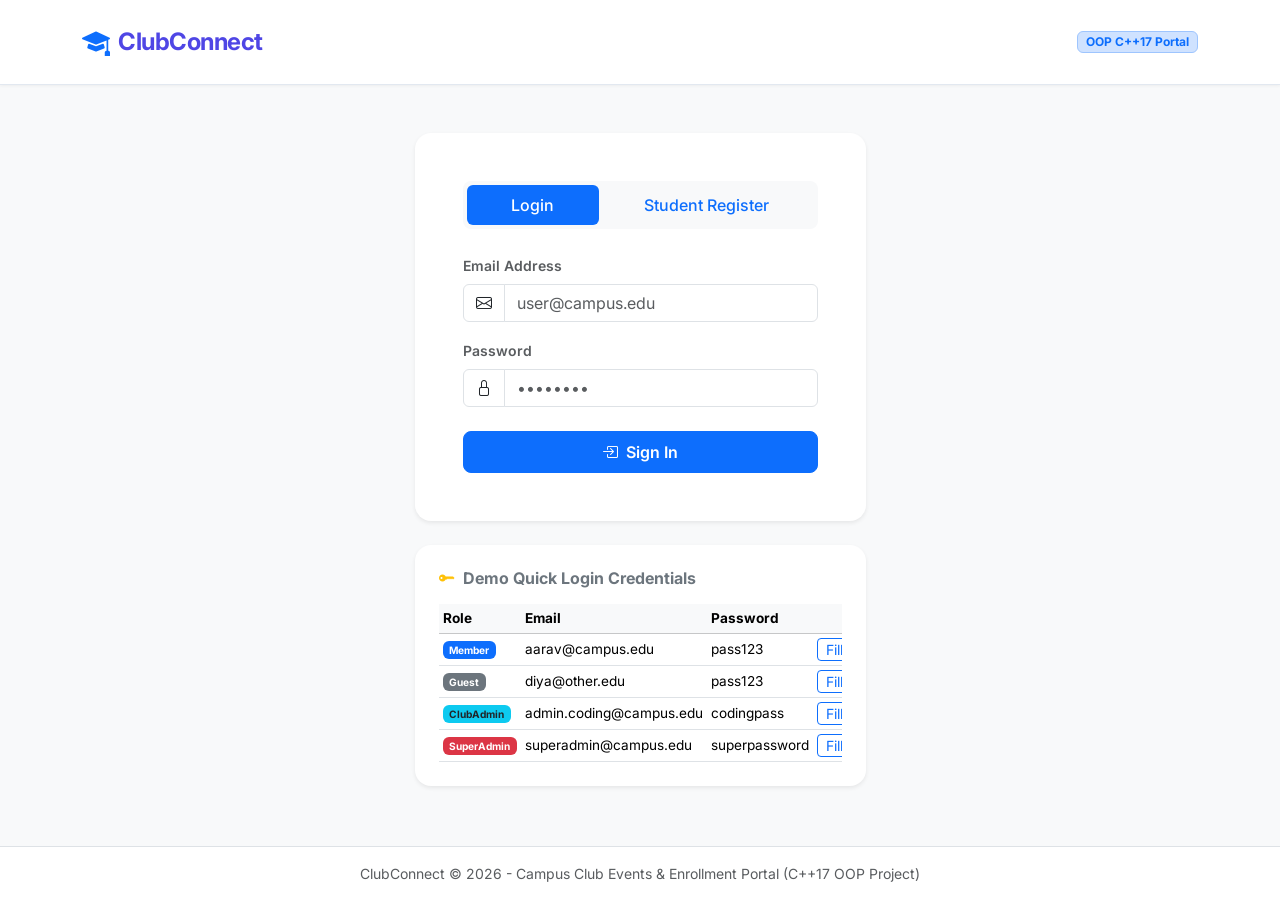
==== web/index.html @ 19fb4dbc "Phase 5: Responsive Web Frontend and Definition of Done Flow" ====
<!DOCTYPE html>
<html lang="en">
<head>
    <meta charset="UTF-8">
    <meta name="viewport" content="width=device-width, initial-scale=1.0">
    <title>ClubConnect - Campus Club Events & Enrollment Portal</title>
    <link href="https://cdn.jsdelivr.net/npm/bootstrap@5.3.3/dist/css/bootstrap.min.css" rel="stylesheet">
    <link rel="stylesheet" href="https://cdn.jsdelivr.net/npm/bootstrap-icons@1.11.3/font/bootstrap-icons.min.css">
    <link rel="stylesheet" href="css/style.css">
</head>
<body class="bg-light">

<nav class="navbar navbar-expand-lg navbar-custom py-3">
    <div class="container">
        <a class="navbar-brand d-flex align-items-center" href="index.html">
            <i class="bi bi-mortarboard-fill fs-3 text-primary me-2"></i>
            <span class="brand-text fs-4">ClubConnect</span>
        </a>
        <span class="badge bg-primary-subtle text-primary border border-primary-subtle">OOP C++17 Portal</span>
    </div>
</nav>

<div class="container my-5">
    <div class="row justify-content-center">
        <!-- Auth Card -->
        <div class="col-12 col-md-8 col-lg-5">
            <div class="card shadow-sm border-0 rounded-4">
                <div class="card-body p-4 p-md-5">
                    <ul class="nav nav-pills nav-fill mb-4 p-1 bg-light rounded-3" id="authTabs" role="tablist">
                        <li class="nav-item" role="presentation">
                            <button class="nav-link active fw-medium" id="login-tab" data-bs-toggle="pill" data-bs-target="#login-panel" type="button" role="tab">Login</button>
                        </li>
                        <li class="nav-item" role="presentation">
                            <button class="nav-link fw-medium" id="register-tab" data-bs-toggle="pill" data-bs-target="#register-panel" type="button" role="tab">Student Register</button>
                        </li>
                    </ul>

                    <div id="authAlert" class="alert d-none mb-3" role="alert"></div>

                    <div class="tab-content" id="authTabsContent">
                        <!-- Login Form -->
                        <div class="tab-pane fade show active" id="login-panel" role="tabpanel">
                            <form id="loginForm">
                                <div class="mb-3">
                                    <label class="form-label text-muted small fw-semibold">Email Address</label>
                                    <div class="input-group">
                                        <span class="input-group-text bg-white"><i class="bi bi-envelope"></i></span>
                                        <input type="email" class="form-control" id="loginEmail" required placeholder="user@campus.edu">
                                    </div>
                                </div>
                                <div class="mb-4">
                                    <label class="form-label text-muted small fw-semibold">Password</label>
                                    <div class="input-group">
                                        <span class="input-group-text bg-white"><i class="bi bi-lock"></i></span>
                                        <input type="password" class="form-control" id="loginPassword" required placeholder="••••••••">
                                    </div>
                                </div>
                                <button type="submit" class="btn btn-primary w-100 py-2 fw-semibold rounded-3" id="btnLogin">
                                    <i class="bi bi-box-arrow-in-right me-1"></i> Sign In
                                </button>
                            </form>
                        </div>

                        <!-- Register Form -->
                        <div class="tab-pane fade" id="register-panel" role="tabpanel">
                            <form id="registerForm">
                                <div class="mb-2">
                                    <label class="form-label text-muted small fw-semibold">Full Name</label>
                                    <input type="text" class="form-control" id="regName" required placeholder="Rohan Sharma">
                                </div>
                                <div class="mb-2">
                                    <label class="form-label text-muted small fw-semibold">Email Address</label>
                                    <input type="email" class="form-control" id="regEmail" required placeholder="rohan@campus.edu">
                                </div>
                                <div class="mb-2">
                                    <label class="form-label text-muted small fw-semibold">Password</label>
                                    <input type="password" class="form-control" id="regPassword" required placeholder="••••••••">
                                </div>
                                <div class="row g-2 mb-2">
                                    <div class="col-6">
                                        <label class="form-label text-muted small fw-semibold">Roll Number</label>
                                        <input type="text" class="form-control" id="regRollNo" required placeholder="CS23B099">
                                    </div>
                                    <div class="col-6">
                                        <label class="form-label text-muted small fw-semibold">Department</label>
                                        <input type="text" class="form-control" id="regDept" required placeholder="Computer Science">
                                    </div>
                                </div>
                                <div class="mb-4">
                                    <label class="form-label text-muted small fw-semibold">Membership Type</label>
                                    <select class="form-select" id="regMembership">
                                        <option value="member">Club Member (20% fee discount)</option>
                                        <option value="guest" selected>Guest Student (Full fee)</option>
                                    </select>
                                </div>
                                <button type="submit" class="btn btn-success w-100 py-2 fw-semibold rounded-3" id="btnRegister">
                                    <i class="bi bi-person-plus-fill me-1"></i> Create Student Account
                                </button>
                            </form>
                        </div>
                    </div>
                </div>
            </div>

            <!-- Quick Demo Credentials Box -->
            <div class="card mt-4 border-0 shadow-sm rounded-4">
                <div class="card-body p-4">
                    <h6 class="fw-bold mb-3 text-secondary d-flex align-items-center">
                        <i class="bi bi-key-fill text-warning me-2"></i> Demo Quick Login Credentials
                    </h6>
                    <div class="table-responsive">
                        <table class="table table-sm table-hover align-middle mb-0" style="font-size: 0.85rem;">
                            <thead class="table-light">
                                <tr>
                                    <th>Role</th>
                                    <th>Email</th>
                                    <th>Password</th>
                                    <th></th>
                                </tr>
                            </thead>
                            <tbody>
                                <tr>
                                    <td><span class="badge bg-primary">Member</span></td>
                                    <td>aarav@campus.edu</td>
                                    <td>pass123</td>
                                    <td><button class="btn btn-outline-primary btn-sm py-0 fill-cred" data-email="aarav@campus.edu" data-pass="pass123">Fill</button></td>
                                </tr>
                                <tr>
                                    <td><span class="badge bg-secondary">Guest</span></td>
                                    <td>diya@other.edu</td>
                                    <td>pass123</td>
                                    <td><button class="btn btn-outline-primary btn-sm py-0 fill-cred" data-email="diya@other.edu" data-pass="pass123">Fill</button></td>
                                </tr>
                                <tr>
                                    <td><span class="badge bg-info text-dark">ClubAdmin</span></td>
                                    <td>admin.coding@campus.edu</td>
                                    <td>codingpass</td>
                                    <td><button class="btn btn-outline-primary btn-sm py-0 fill-cred" data-email="admin.coding@campus.edu" data-pass="codingpass">Fill</button></td>
                                </tr>
                                <tr>
                                    <td><span class="badge bg-danger">SuperAdmin</span></td>
                                    <td>superadmin@campus.edu</td>
                                    <td>superpassword</td>
                                    <td><button class="btn btn-outline-primary btn-sm py-0 fill-cred" data-email="superadmin@campus.edu" data-pass="superpassword">Fill</button></td>
                                </tr>
                            </tbody>
                        </table>
                    </div>
                </div>
            </div>

        </div>
    </div>
</div>

<footer class="mt-auto py-3 text-center text-muted small bg-white border-top">
    ClubConnect &copy; 2026 - Campus Club Events & Enrollment Portal (C++17 OOP Project)
</footer>

<script src="https://cdn.jsdelivr.net/npm/bootstrap@5.3.3/dist/js/bootstrap.bundle.min.js"></script>
<script src="js/api.js"></script>
<script>
    // Redirect if already logged in
    const existingUser = API.getUser();
    if (existingUser && API.getToken()) {
        if (existingUser.role === 'Student') window.location.href = 'events.html';
        else if (existingUser.role === 'ClubAdmin') window.location.href = 'admin.html';
        else if (existingUser.role === 'SuperAdmin') window.location.href = 'superadmin.html';
    }

    // Quick fill demo buttons
    document.querySelectorAll('.fill-cred').forEach(btn => {
        btn.addEventListener('click', (e) => {
            e.preventDefault();
            document.getElementById('loginEmail').value = btn.dataset.email;
            document.getElementById('loginPassword').value = btn.dataset.pass;
            const loginTab = new bootstrap.Tab(document.getElementById('login-tab'));
            loginTab.show();
        });
    });

    function showAlert(msg, isSuccess = false) {
        const el = document.getElementById('authAlert');
        el.className = `alert alert-${isSuccess ? 'success' : 'danger'} mb-3`;
        el.textContent = msg;
        el.classList.remove('d-none');
    }

    // Login Submission
    document.getElementById('loginForm').addEventListener('submit', async (e) => {
        e.preventDefault();
        const email = document.getElementById('loginEmail').value;
        const pass = document.getElementById('loginPassword').value;
        try {
            const data = await API.login(email, pass);
            showAlert('Login successful! Redirecting...', true);
            setTimeout(() => {
                if (data.role === 'Student') window.location.href = 'events.html';
                else if (data.role === 'ClubAdmin') window.location.href = 'admin.html';
                else if (data.role === 'SuperAdmin') window.location.href = 'superadmin.html';
                else window.location.href = 'events.html';
            }, 600);
        } catch (err) {
            showAlert(err.message || 'Login failed. Please check credentials.');
        }
    });

    // Register Submission
    document.getElementById('registerForm').addEventListener('submit', async (e) => {
        e.preventDefault();
        const payload = {
            name: document.getElementById('regName').value,
            email: document.getElementById('regEmail').value,
            password: document.getElementById('regPassword').value,
            rollNo: document.getElementById('regRollNo').value,
            department: document.getElementById('regDept').value,
            membership: document.getElementById('regMembership').value
        };

        try {
            const data = await API.register(payload);
            showAlert('Registration successful! Redirecting to events portal...', true);
            setTimeout(() => {
                window.location.href = 'events.html';
            }, 800);
        } catch (err) {
            showAlert(err.message || 'Registration failed.');
        }
    });
</script>
</body>
</html>
---- web/css/style.css ----
@import url('https://fonts.googleapis.com/css2?family=Inter:wght@300;400;500;600;700&display=swap');

:root {
    --primary: #4f46e5;
    --primary-hover: #4338ca;
    --secondary: #0ea5e9;
    --success: #10b981;
    --warning: #f59e0b;
    --danger: #ef4444;
    --dark: #0f172a;
    --card-bg: #ffffff;
    --bg-main: #f8fafc;
    --text-main: #1e293b;
    --text-muted: #64748b;
    --border-color: #e2e8f0;
}

body {
    font-family: 'Inter', sans-serif;
    background-color: var(--bg-main);
    color: var(--text-main);
    min-height: 100vh;
    display: flex;
    flex-direction: column;
}

/* Navbar */
.navbar-custom {
    background: #ffffff;
    border-bottom: 1px solid var(--border-color);
    box-shadow: 0 1px 3px 0 rgba(0, 0, 0, 0.05);
}

.brand-text {
    font-weight: 700;
    color: var(--primary);
    letter-spacing: -0.5px;
}

/* Cards & Components */
.event-card {
    border: 1px solid var(--border-color);
    border-radius: 12px;
    background: #ffffff;
    transition: transform 0.2s ease, box-shadow 0.2s ease;
    overflow: hidden;
}

.event-card:hover {
    transform: translateY(-3px);
    box-shadow: 0 10px 15px -3px rgba(0, 0, 0, 0.08), 0 4px 6px -2px rgba(0, 0, 0, 0.04);
}

.badge-workshop { background-color: #3b82f6; color: white; }
.badge-hackathon { background-color: #8b5cf6; color: white; }
.badge-seminar { background-color: #10b981; color: white; }
.badge-cultural { background-color: #ec4899; color: white; }

.badge-member { background-color: #10b981; color: white; }
.badge-guest { background-color: #64748b; color: white; }

.fee-display {
    font-size: 1.25rem;
    font-weight: 700;
    color: var(--dark);
}

.sim-notice {
    font-size: 0.8rem;
    color: #b45309;
    background-color: #fef3c7;
    border: 1px solid #fde68a;
    border-radius: 6px;
    padding: 6px 10px;
}

/* Receipt Styling */
.receipt-box {
    border: 2px dashed #cbd5e1;
    background: #ffffff;
    padding: 24px;
    border-radius: 12px;
}

.receipt-header {
    border-bottom: 2px solid #e2e8f0;
    padding-bottom: 12px;
    margin-bottom: 16px;
}

/* Certificate Display */
.cert-pre {
    background-color: #f8fafc;
    border: 1px solid #e2e8f0;
    padding: 16px;
    border-radius: 8px;
    font-family: 'Courier New', Courier, monospace;
    font-size: 0.85rem;
    white-space: pre-wrap;
}

/* QR Container */
.qr-container {
    display: flex;
    justify-content: center;
    align-items: center;
    padding: 12px;
    background: #ffffff;
    border-radius: 8px;
    border: 1px solid var(--border-color);
    width: fit-content;
    margin: 0 auto;
}

/* Print Styles */
@media print {
    body * {
        visibility: hidden;
    }
    #printableReceipt, #printableReceipt * {
        visibility: visible;
    }
    #printableReceipt {
        position: absolute;
        left: 0;
        top: 0;
        width: 100%;
        border: none;
        padding: 0;
    }
    .no-print {
        display: none !important;
    }
}
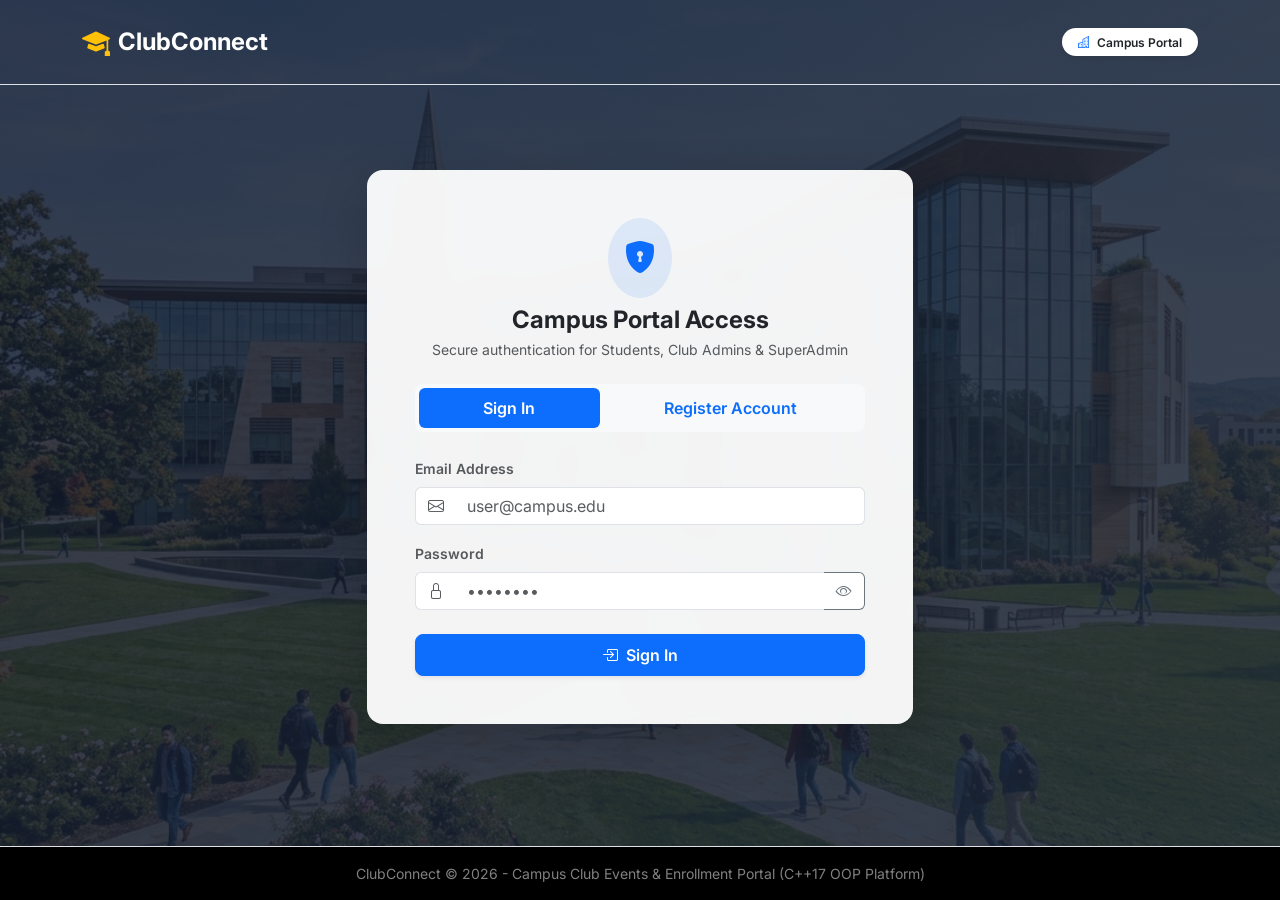
==== commit 008f6eb4: "feat: complete ClubConnect platform with auth, persistence, and clean UI" ====
--- a/web/index.html
+++ b/web/index.html
@@ -8,54 +8,67 @@
     <link rel="stylesheet" href="https://cdn.jsdelivr.net/npm/bootstrap-icons@1.11.3/font/bootstrap-icons.min.css">
     <link rel="stylesheet" href="css/style.css">
 </head>
-<body class="bg-light">
-
-<nav class="navbar navbar-expand-lg navbar-custom py-3">
+<body class="campus-bg d-flex flex-column">
+
+<nav class="navbar navbar-expand-lg navbar-dark bg-transparent py-3 border-bottom border-white-subtle">
     <div class="container">
         <a class="navbar-brand d-flex align-items-center" href="index.html">
-            <i class="bi bi-mortarboard-fill fs-3 text-primary me-2"></i>
-            <span class="brand-text fs-4">ClubConnect</span>
+            <i class="bi bi-mortarboard-fill fs-3 text-warning me-2"></i>
+            <span class="fw-bold fs-4 text-white">ClubConnect</span>
         </a>
-        <span class="badge bg-primary-subtle text-primary border border-primary-subtle">OOP C++17 Portal</span>
+        <span class="badge bg-white text-dark fw-semibold px-3 py-2 shadow-sm rounded-pill">
+            <i class="bi bi-buildings me-1 text-primary"></i> Campus Portal
+        </span>
     </div>
 </nav>
 
-<div class="container my-5">
-    <div class="row justify-content-center">
+<div class="container my-auto py-5">
+    <div class="row justify-content-center align-items-center">
         <!-- Auth Card -->
-        <div class="col-12 col-md-8 col-lg-5">
-            <div class="card shadow-sm border-0 rounded-4">
+        <div class="col-12 col-md-9 col-lg-6">
+            <div class="card glass-card border-0 rounded-4 shadow-lg">
                 <div class="card-body p-4 p-md-5">
+                    <div class="text-center mb-4">
+                        <div class="d-inline-flex p-3 rounded-circle bg-primary bg-opacity-10 text-primary mb-2">
+                            <i class="bi bi-shield-lock-fill fs-2"></i>
+                        </div>
+                        <h4 class="fw-bold text-dark mb-1">Campus Portal Access</h4>
+                        <p class="text-muted small mb-0">Secure authentication for Students, Club Admins & SuperAdmin</p>
+                    </div>
+
                     <ul class="nav nav-pills nav-fill mb-4 p-1 bg-light rounded-3" id="authTabs" role="tablist">
                         <li class="nav-item" role="presentation">
-                            <button class="nav-link active fw-medium" id="login-tab" data-bs-toggle="pill" data-bs-target="#login-panel" type="button" role="tab">Login</button>
+                            <button class="nav-link active fw-semibold" id="login-tab" data-bs-toggle="pill" data-bs-target="#login-panel" type="button" role="tab">Sign In</button>
                         </li>
                         <li class="nav-item" role="presentation">
-                            <button class="nav-link fw-medium" id="register-tab" data-bs-toggle="pill" data-bs-target="#register-panel" type="button" role="tab">Student Register</button>
+                            <button class="nav-link fw-semibold" id="register-tab" data-bs-toggle="pill" data-bs-target="#register-panel" type="button" role="tab">Register Account</button>
                         </li>
                     </ul>
 
-                    <div id="authAlert" class="alert d-none mb-3" role="alert"></div>
+                    <div id="authAlert" class="alert d-none mb-3 py-2 px-3 small" role="alert"></div>
 
                     <div class="tab-content" id="authTabsContent">
                         <!-- Login Form -->
                         <div class="tab-pane fade show active" id="login-panel" role="tabpanel">
-                            <form id="loginForm">
+                            <form id="loginForm" novalidate>
                                 <div class="mb-3">
-                                    <label class="form-label text-muted small fw-semibold">Email Address</label>
+                                    <label class="form-label text-muted small fw-semibold" for="loginEmail">Email Address</label>
                                     <div class="input-group">
-                                        <span class="input-group-text bg-white"><i class="bi bi-envelope"></i></span>
-                                        <input type="email" class="form-control" id="loginEmail" required placeholder="user@campus.edu">
+                                        <span class="input-group-text bg-white border-end-0 text-muted"><i class="bi bi-envelope"></i></span>
+                                        <input type="email" class="form-control border-start-0" id="loginEmail" required placeholder="user@campus.edu">
                                     </div>
                                 </div>
                                 <div class="mb-4">
-                                    <label class="form-label text-muted small fw-semibold">Password</label>
+                                    <label class="form-label text-muted small fw-semibold" for="loginPassword">Password</label>
                                     <div class="input-group">
-                                        <span class="input-group-text bg-white"><i class="bi bi-lock"></i></span>
-                                        <input type="password" class="form-control" id="loginPassword" required placeholder="••••••••">
-                                    </div>
-                                </div>
-                                <button type="submit" class="btn btn-primary w-100 py-2 fw-semibold rounded-3" id="btnLogin">
+                                        <span class="input-group-text bg-white border-end-0 text-muted"><i class="bi bi-lock"></i></span>
+                                        <input type="password" class="form-control border-start-0 border-end-0" id="loginPassword" required placeholder="••••••••">
+                                        <button class="btn btn-outline-secondary border-start-0 password-toggle-btn" type="button" id="toggleLoginPass">
+                                            <i class="bi bi-eye" id="toggleLoginPassIcon"></i>
+                                        </button>
+                                    </div>
+                                </div>
+                                <button type="submit" class="btn btn-primary w-100 py-2 fw-semibold rounded-3 shadow-sm" id="btnLogin">
                                     <i class="bi bi-box-arrow-in-right me-1"></i> Sign In
                                 </button>
                             </form>
@@ -63,98 +76,141 @@
 
                         <!-- Register Form -->
                         <div class="tab-pane fade" id="register-panel" role="tabpanel">
-                            <form id="registerForm">
+                            <form id="registerForm" novalidate>
+                                <!-- Role Selector -->
+                                <div class="mb-3">
+                                    <label class="form-label text-muted small fw-semibold">Account Role</label>
+                                    <div class="btn-group w-100" role="group" id="regRoleGroup">
+                                        <input type="radio" class="btn-check" name="regRole" id="roleStudent" value="Student" checked>
+                                        <label class="btn btn-outline-primary btn-sm fw-medium py-2" for="roleStudent">
+                                            <i class="bi bi-person-fill me-1"></i> Student
+                                        </label>
+
+                                        <input type="radio" class="btn-check" name="regRole" id="roleClubAdmin" value="ClubAdmin">
+                                        <label class="btn btn-outline-primary btn-sm fw-medium py-2" for="roleClubAdmin">
+                                            <i class="bi bi-person-badge-fill me-1"></i> Club Admin
+                                        </label>
+
+                                        <input type="radio" class="btn-check" name="regRole" id="roleSuperAdmin" value="SuperAdmin">
+                                        <label class="btn btn-outline-primary btn-sm fw-medium py-2" for="roleSuperAdmin">
+                                            <i class="bi bi-shield-lock-fill me-1"></i> SuperAdmin
+                                        </label>
+                                    </div>
+                                </div>
+
                                 <div class="mb-2">
-                                    <label class="form-label text-muted small fw-semibold">Full Name</label>
-                                    <input type="text" class="form-control" id="regName" required placeholder="Rohan Sharma">
+                                    <label class="form-label text-muted small fw-semibold" for="regName">Full Name</label>
+                                    <input type="text" class="form-control" id="regName" required placeholder="e.g. Prof. Rajesh Nair / Aarav Sharma" minlength="2">
                                 </div>
                                 <div class="mb-2">
-                                    <label class="form-label text-muted small fw-semibold">Email Address</label>
-                                    <input type="email" class="form-control" id="regEmail" required placeholder="rohan@campus.edu">
+                                    <label class="form-label text-muted small fw-semibold" for="regEmail">Email Address</label>
+                                    <input type="email" class="form-control" id="regEmail" required placeholder="e.g. user@campus.edu">
                                 </div>
                                 <div class="mb-2">
-                                    <label class="form-label text-muted small fw-semibold">Password</label>
-                                    <input type="password" class="form-control" id="regPassword" required placeholder="••••••••">
-                                </div>
-                                <div class="row g-2 mb-2">
-                                    <div class="col-6">
-                                        <label class="form-label text-muted small fw-semibold">Roll Number</label>
-                                        <input type="text" class="form-control" id="regRollNo" required placeholder="CS23B099">
-                                    </div>
-                                    <div class="col-6">
-                                        <label class="form-label text-muted small fw-semibold">Department</label>
-                                        <input type="text" class="form-control" id="regDept" required placeholder="Computer Science">
-                                    </div>
-                                </div>
-                                <div class="mb-4">
-                                    <label class="form-label text-muted small fw-semibold">Membership Type</label>
-                                    <select class="form-select" id="regMembership">
-                                        <option value="member">Club Member (20% fee discount)</option>
-                                        <option value="guest" selected>Guest Student (Full fee)</option>
-                                    </select>
-                                </div>
-                                <button type="submit" class="btn btn-success w-100 py-2 fw-semibold rounded-3" id="btnRegister">
-                                    <i class="bi bi-person-plus-fill me-1"></i> Create Student Account
+                                    <label class="form-label text-muted small fw-semibold" for="regPassword">Password</label>
+                                    <div class="input-group">
+                                        <input type="password" class="form-control border-end-0" id="regPassword" required placeholder="Create strong password">
+                                        <button class="btn btn-outline-secondary border-start-0 password-toggle-btn" type="button" id="toggleRegPass">
+                                            <i class="bi bi-eye" id="toggleRegPassIcon"></i>
+                                        </button>
+                                    </div>
+                                    <!-- Password Strength Meter -->
+                                    <div class="strength-meter">
+                                        <div class="strength-bar" id="strengthBar"></div>
+                                    </div>
+                                    <div class="d-flex justify-content-between align-items-center mt-1">
+                                        <span class="small text-muted" style="font-size: 0.75rem;">Password Strength:</span>
+                                        <span class="small fw-semibold" id="strengthLabel" style="font-size: 0.75rem; color: #94a3b8;">Enter password</span>
+                                    </div>
+
+                                    <!-- Requirement Checklist -->
+                                    <div class="req-checklist">
+                                        <div class="req-item" id="reqLen"><i class="bi bi-circle me-1"></i> At least 8 chars</div>
+                                        <div class="req-item" id="reqUpper"><i class="bi bi-circle me-1"></i> Uppercase (A-Z)</div>
+                                        <div class="req-item" id="reqLower"><i class="bi bi-circle me-1"></i> Lowercase (a-z)</div>
+                                        <div class="req-item" id="reqDigit"><i class="bi bi-circle me-1"></i> Number (0-9)</div>
+                                        <div class="req-item" id="reqSpecial"><i class="bi bi-circle me-1"></i> Special (!@#$%)</div>
+                                    </div>
+                                </div>
+
+                                <div class="mb-2">
+                                    <label class="form-label text-muted small fw-semibold" for="regConfirmPassword">Confirm Password</label>
+                                    <input type="password" class="form-control" id="regConfirmPassword" required placeholder="Re-enter password">
+                                    <div id="matchNotice" class="small text-danger d-none mt-1" style="font-size: 0.75rem;">Passwords do not match.</div>
+                                </div>
+
+                                <!-- Student-Specific Fields -->
+                                <div id="fieldsStudent">
+                                    <div class="row g-2 mb-2">
+                                        <div class="col-6">
+                                            <label class="form-label text-muted small fw-semibold" for="regRollNo">Roll Number</label>
+                                            <input type="text" class="form-control" id="regRollNo" placeholder="e.g. CS23B099">
+                                        </div>
+                                        <div class="col-6">
+                                            <label class="form-label text-muted small fw-semibold" for="regDept">Department</label>
+                                            <input type="text" class="form-control" id="regDept" placeholder="e.g. Computer Science">
+                                        </div>
+                                    </div>
+                                    <div class="mb-4">
+                                        <label class="form-label text-muted small fw-semibold" for="regMembership">Membership Tier</label>
+                                        <select class="form-select" id="regMembership">
+                                            <option value="member">Club Member (20% fee discount)</option>
+                                            <option value="guest" selected>Guest Student (Full fee)</option>
+                                        </select>
+                                    </div>
+                                </div>
+
+                                <!-- ClubAdmin-Specific Fields -->
+                                <div id="fieldsClubAdmin" class="d-none">
+                                    <div class="mb-3">
+                                        <label class="form-label text-muted small fw-semibold" for="regClubName">Managing Club Name</label>
+                                        <input type="text" class="form-control" id="regClubName" placeholder="e.g. Coding Club / Robotics Society / Music Guild" list="existingClubsList">
+                                        <datalist id="existingClubsList">
+                                            <option value="Coding Club">
+                                            <option value="Robotics Society">
+                                            <option value="AI & Machine Learning Club">
+                                            <option value="Cultural & Fine Arts Society">
+                                            <option value="Sports & Athletics Council">
+                                            <option value="Design & Media Guild">
+                                            <option value="Cyber Security & Ethical Hacking">
+                                            <option value="Aerospace & Astronomy Club">
+                                        </datalist>
+                                        <div class="form-text small">Enter your officially recognized student organization or club.</div>
+                                    </div>
+                                </div>
+
+                                <!-- SuperAdmin-Specific Fields -->
+                                <div id="fieldsSuperAdmin" class="d-none">
+                                    <div class="mb-3 p-3 bg-danger bg-opacity-10 rounded-3 border border-danger-subtle">
+                                        <label class="form-label text-danger small fw-semibold mb-1" for="regAdminKey">
+                                            <i class="bi bi-key-fill me-1"></i> Executive Admin Security Passcode
+                                        </label>
+                                        <div class="input-group">
+                                            <input type="text" class="form-control border-danger fw-semibold" id="regAdminKey" placeholder="SUPERADMIN2026" value="SUPERADMIN2026">
+                                            <button class="btn btn-outline-danger btn-sm" type="button" onclick="document.getElementById('regAdminKey').value = 'SUPERADMIN2026'">
+                                                <i class="bi bi-check2-circle me-1"></i> Reset Key
+                                            </button>
+                                        </div>
+                                        <div class="form-text small text-danger mt-1">
+                                            <i class="bi bi-info-circle me-1"></i> Master passcode is pre-filled: <code>SUPERADMIN2026</code> (required by server to authorize SuperAdmin role).
+                                        </div>
+                                    </div>
+                                </div>
+
+                                <button type="submit" class="btn btn-success w-100 py-2 fw-semibold rounded-3 shadow-sm mt-3" id="btnRegister">
+                                    <i class="bi bi-person-check-fill me-1"></i> Create Account
                                 </button>
                             </form>
                         </div>
                     </div>
                 </div>
             </div>
-
-            <!-- Quick Demo Credentials Box -->
-            <div class="card mt-4 border-0 shadow-sm rounded-4">
-                <div class="card-body p-4">
-                    <h6 class="fw-bold mb-3 text-secondary d-flex align-items-center">
-                        <i class="bi bi-key-fill text-warning me-2"></i> Demo Quick Login Credentials
-                    </h6>
-                    <div class="table-responsive">
-                        <table class="table table-sm table-hover align-middle mb-0" style="font-size: 0.85rem;">
-                            <thead class="table-light">
-                                <tr>
-                                    <th>Role</th>
-                                    <th>Email</th>
-                                    <th>Password</th>
-                                    <th></th>
-                                </tr>
-                            </thead>
-                            <tbody>
-                                <tr>
-                                    <td><span class="badge bg-primary">Member</span></td>
-                                    <td>aarav@campus.edu</td>
-                                    <td>pass123</td>
-                                    <td><button class="btn btn-outline-primary btn-sm py-0 fill-cred" data-email="aarav@campus.edu" data-pass="pass123">Fill</button></td>
-                                </tr>
-                                <tr>
-                                    <td><span class="badge bg-secondary">Guest</span></td>
-                                    <td>diya@other.edu</td>
-                                    <td>pass123</td>
-                                    <td><button class="btn btn-outline-primary btn-sm py-0 fill-cred" data-email="diya@other.edu" data-pass="pass123">Fill</button></td>
-                                </tr>
-                                <tr>
-                                    <td><span class="badge bg-info text-dark">ClubAdmin</span></td>
-                                    <td>admin.coding@campus.edu</td>
-                                    <td>codingpass</td>
-                                    <td><button class="btn btn-outline-primary btn-sm py-0 fill-cred" data-email="admin.coding@campus.edu" data-pass="codingpass">Fill</button></td>
-                                </tr>
-                                <tr>
-                                    <td><span class="badge bg-danger">SuperAdmin</span></td>
-                                    <td>superadmin@campus.edu</td>
-                                    <td>superpassword</td>
-                                    <td><button class="btn btn-outline-primary btn-sm py-0 fill-cred" data-email="superadmin@campus.edu" data-pass="superpassword">Fill</button></td>
-                                </tr>
-                            </tbody>
-                        </table>
-                    </div>
-                </div>
-            </div>
-
         </div>
     </div>
 </div>
 
-<footer class="mt-auto py-3 text-center text-muted small bg-white border-top">
-    ClubConnect &copy; 2026 - Campus Club Events & Enrollment Portal (C++17 OOP Project)
+<footer class="mt-auto py-3 text-center text-white-50 small bg-black bg-opacity-40 border-top border-white-subtle">
+    ClubConnect &copy; 2026 - Campus Club Events & Enrollment Portal (C++17 OOP Platform)
 </footer>
 
 <script src="https://cdn.jsdelivr.net/npm/bootstrap@5.3.3/dist/js/bootstrap.bundle.min.js"></script>
@@ -168,63 +224,238 @@
         else if (existingUser.role === 'SuperAdmin') window.location.href = 'superadmin.html';
     }
 
-    // Quick fill demo buttons
-    document.querySelectorAll('.fill-cred').forEach(btn => {
-        btn.addEventListener('click', (e) => {
-            e.preventDefault();
-            document.getElementById('loginEmail').value = btn.dataset.email;
-            document.getElementById('loginPassword').value = btn.dataset.pass;
-            const loginTab = new bootstrap.Tab(document.getElementById('login-tab'));
-            loginTab.show();
-        });
-    });
-
     function showAlert(msg, isSuccess = false) {
         const el = document.getElementById('authAlert');
-        el.className = `alert alert-${isSuccess ? 'success' : 'danger'} mb-3`;
+        el.className = `alert alert-${isSuccess ? 'success' : 'danger'} mb-3 py-2 px-3 small`;
         el.textContent = msg;
         el.classList.remove('d-none');
     }
 
+    // Role switcher dynamic fields
+    const roleRadios = document.querySelectorAll('input[name="regRole"]');
+    const fieldsStudent = document.getElementById('fieldsStudent');
+    const fieldsClubAdmin = document.getElementById('fieldsClubAdmin');
+    const fieldsSuperAdmin = document.getElementById('fieldsSuperAdmin');
+
+    roleRadios.forEach(radio => {
+        radio.addEventListener('change', () => {
+            const r = radio.value;
+            fieldsStudent.classList.toggle('d-none', r !== 'Student');
+            fieldsClubAdmin.classList.toggle('d-none', r !== 'ClubAdmin');
+            fieldsSuperAdmin.classList.toggle('d-none', r !== 'SuperAdmin');
+        });
+    });
+
+    // Password Visibility Toggles
+    function setupPasswordToggle(btnId, inputId, iconId) {
+        const btn = document.getElementById(btnId);
+        const input = document.getElementById(inputId);
+        const icon = document.getElementById(iconId);
+        btn.addEventListener('click', () => {
+            const isPassword = input.type === 'password';
+            input.type = isPassword ? 'text' : 'password';
+            icon.className = isPassword ? 'bi bi-eye-slash' : 'bi bi-eye';
+        });
+    }
+    setupPasswordToggle('toggleLoginPass', 'loginPassword', 'toggleLoginPassIcon');
+    setupPasswordToggle('toggleRegPass', 'regPassword', 'toggleRegPassIcon');
+
+    // Real-Time Password Strength Validation
+    const regPasswordInput = document.getElementById('regPassword');
+    const regConfirmInput = document.getElementById('regConfirmPassword');
+    const strengthBar = document.getElementById('strengthBar');
+    const strengthLabel = document.getElementById('strengthLabel');
+    const matchNotice = document.getElementById('matchNotice');
+
+    function checkPasswordComplexity(pass) {
+        const hasLen = pass.length >= 8;
+        const hasUpper = /[A-Z]/.test(pass);
+        const hasLower = /[a-z]/.test(pass);
+        const hasDigit = /[0-9]/.test(pass);
+        const hasSpecial = /[^A-Za-z0-9]/.test(pass);
+
+        const updateReq = (id, valid) => {
+            const el = document.getElementById(id);
+            if (valid) {
+                el.className = 'req-item valid';
+                el.querySelector('i').className = 'bi bi-check-circle-fill me-1';
+            } else {
+                el.className = 'req-item';
+                el.querySelector('i').className = 'bi bi-circle me-1';
+            }
+        };
+
+        updateReq('reqLen', hasLen);
+        updateReq('reqUpper', hasUpper);
+        updateReq('reqLower', hasLower);
+        updateReq('reqDigit', hasDigit);
+        updateReq('reqSpecial', hasSpecial);
+
+        let score = 0;
+        if (hasLen) score++;
+        if (hasUpper) score++;
+        if (hasLower) score++;
+        if (hasDigit) score++;
+        if (hasSpecial) score++;
+
+        if (pass.length === 0) {
+            strengthBar.style.width = '0%';
+            strengthBar.style.backgroundColor = '#e2e8f0';
+            strengthLabel.textContent = 'Enter password';
+            strengthLabel.style.color = '#94a3b8';
+        } else if (score <= 2) {
+            strengthBar.style.width = '30%';
+            strengthBar.style.backgroundColor = '#ef4444';
+            strengthLabel.textContent = 'Weak';
+            strengthLabel.style.color = '#ef4444';
+        } else if (score <= 4) {
+            strengthBar.style.width = '70%';
+            strengthBar.style.backgroundColor = '#f59e0b';
+            strengthLabel.textContent = 'Moderate';
+            strengthLabel.style.color = '#f59e0b';
+        } else {
+            strengthBar.style.width = '100%';
+            strengthBar.style.backgroundColor = '#10b981';
+            strengthLabel.textContent = 'Strong';
+            strengthLabel.style.color = '#10b981';
+        }
+
+        return (hasLen && hasUpper && hasLower && hasDigit && hasSpecial);
+    }
+
+    regPasswordInput.addEventListener('input', () => {
+        checkPasswordComplexity(regPasswordInput.value);
+        if (regConfirmInput.value) {
+            matchNotice.classList.toggle('d-none', regPasswordInput.value === regConfirmInput.value);
+        }
+    });
+
+    regConfirmInput.addEventListener('input', () => {
+        matchNotice.classList.toggle('d-none', regPasswordInput.value === regConfirmInput.value);
+    });
+
     // Login Submission
     document.getElementById('loginForm').addEventListener('submit', async (e) => {
         e.preventDefault();
-        const email = document.getElementById('loginEmail').value;
+        const email = document.getElementById('loginEmail').value.trim();
         const pass = document.getElementById('loginPassword').value;
+
+        if (!email || !pass) {
+            showAlert('Please enter both email and password.');
+            return;
+        }
+
+        const btn = document.getElementById('btnLogin');
+        const origText = btn.innerHTML;
+        btn.disabled = true;
+        btn.innerHTML = '<span class="spinner-border spinner-border-sm me-2"></span>Signing in...';
+
         try {
             const data = await API.login(email, pass);
-            showAlert('Login successful! Redirecting...', true);
+            showAlert('Authentication verified! Redirecting...', true);
             setTimeout(() => {
                 if (data.role === 'Student') window.location.href = 'events.html';
                 else if (data.role === 'ClubAdmin') window.location.href = 'admin.html';
                 else if (data.role === 'SuperAdmin') window.location.href = 'superadmin.html';
                 else window.location.href = 'events.html';
-            }, 600);
+            }, 500);
         } catch (err) {
-            showAlert(err.message || 'Login failed. Please check credentials.');
+            showAlert(err.message || 'Login failed. Please verify registered credentials.');
+            btn.disabled = false;
+            btn.innerHTML = origText;
         }
     });
 
     // Register Submission
     document.getElementById('registerForm').addEventListener('submit', async (e) => {
         e.preventDefault();
+
+        const role = document.querySelector('input[name="regRole"]:checked').value;
+        const name = document.getElementById('regName').value.trim();
+        const email = document.getElementById('regEmail').value.trim();
+        const pass = document.getElementById('regPassword').value;
+        const confirmPass = document.getElementById('regConfirmPassword').value;
+
+        if (!name || name.length < 2) {
+            showAlert('Full name must be at least 2 characters.');
+            return;
+        }
+
+        const emailRegex = /^[^\s@]+@[^\s@]+\.[^\s@]+$/;
+        if (!email || !emailRegex.test(email)) {
+            showAlert('Please enter a valid email address (e.g. name@campus.edu).');
+            return;
+        }
+
+        const isStrong = checkPasswordComplexity(pass);
+        if (!isStrong) {
+            showAlert('Password does not meet the security requirements (must be 8+ chars with uppercase, lowercase, number, and special char).');
+            return;
+        }
+
+        if (pass !== confirmPass) {
+            showAlert('Passwords do not match. Please re-enter.');
+            matchNotice.classList.remove('d-none');
+            return;
+        }
+
         const payload = {
-            name: document.getElementById('regName').value,
-            email: document.getElementById('regEmail').value,
-            password: document.getElementById('regPassword').value,
-            rollNo: document.getElementById('regRollNo').value,
-            department: document.getElementById('regDept').value,
-            membership: document.getElementById('regMembership').value
+            role,
+            name,
+            email,
+            password: pass
         };
+
+        if (role === 'Student') {
+            const rollNo = document.getElementById('regRollNo').value.trim();
+            const department = document.getElementById('regDept').value.trim();
+            const membership = document.getElementById('regMembership').value;
+
+            if (!rollNo) {
+                showAlert('Roll number is required.');
+                return;
+            }
+            if (!department) {
+                showAlert('Department is required.');
+                return;
+            }
+            payload.rollNo = rollNo;
+            payload.department = department;
+            payload.membership = membership;
+        } else if (role === 'ClubAdmin') {
+            const clubName = document.getElementById('regClubName').value.trim();
+            if (!clubName) {
+                showAlert('Club name is required.');
+                return;
+            }
+            payload.clubName = clubName;
+        } else if (role === 'SuperAdmin') {
+            const adminKey = document.getElementById('regAdminKey').value.trim();
+            if (!adminKey) {
+                showAlert('SuperAdmin security passcode is required.');
+                return;
+            }
+            payload.adminKey = adminKey;
+        }
+
+        const btn = document.getElementById('btnRegister');
+        const origText = btn.innerHTML;
+        btn.disabled = true;
+        btn.innerHTML = '<span class="spinner-border spinner-border-sm me-2"></span>Creating Account...';
 
         try {
             const data = await API.register(payload);
-            showAlert('Registration successful! Redirecting to events portal...', true);
+            showAlert(`${role} account created successfully! Redirecting...`, true);
             setTimeout(() => {
-                window.location.href = 'events.html';
-            }, 800);
+                if (data.role === 'Student') window.location.href = 'events.html';
+                else if (data.role === 'ClubAdmin') window.location.href = 'admin.html';
+                else if (data.role === 'SuperAdmin') window.location.href = 'superadmin.html';
+                else window.location.href = 'events.html';
+            }, 700);
         } catch (err) {
             showAlert(err.message || 'Registration failed.');
+            btn.disabled = false;
+            btn.innerHTML = origText;
         }
     });
 </script>
--- a/web/css/style.css
+++ b/web/css/style.css
@@ -1,4 +1,4 @@
-@import url('https://fonts.googleapis.com/css2?family=Inter:wght@300;400;500;600;700&display=swap');
+@import url('https://fonts.googleapis.com/css2?family=Cinzel:wght@600;700;800;900&family=Playfair+Display:ital,wght@0,600;0,700;1,400&family=Inter:wght@300;400;500;600;700&display=swap');
 
 :root {
     --primary: #4f46e5;
@@ -120,6 +120,9 @@
     #printableReceipt, #printableReceipt * {
         visibility: visible;
     }
+    #printableCertificate, #printableCertificate * {
+        visibility: visible;
+    }
     #printableReceipt {
         position: absolute;
         left: 0;
@@ -128,7 +131,296 @@
         border: none;
         padding: 0;
     }
+    #printableCertificate {
+        position: fixed;
+        left: 0;
+        top: 0;
+        width: 100vw;
+        height: 100vh;
+        margin: 0;
+        padding: 20px;
+        background: #ffffff;
+        display: flex;
+        justify-content: center;
+        align-items: center;
+    }
     .no-print {
         display: none !important;
     }
 }
+
+/* College Campus Background & Hero Elements */
+.campus-bg {
+    background: linear-gradient(135deg, rgba(15, 23, 42, 0.82), rgba(30, 41, 59, 0.88)),
+                url('../images/campus_bg.jpg') center center / cover no-repeat fixed;
+    min-height: 100vh;
+}
+
+.dashboard-hero-banner {
+    background: linear-gradient(180deg, rgba(15, 23, 42, 0.72) 0%, rgba(15, 23, 42, 0.92) 100%),
+                url('../images/campus_bg.jpg') center center / cover no-repeat;
+    color: #ffffff;
+    border-radius: 16px;
+    padding: 2.25rem 2rem;
+    margin-bottom: 2rem;
+    box-shadow: 0 10px 25px -5px rgba(0, 0, 0, 0.25);
+    position: relative;
+    border: 1px solid rgba(255, 255, 255, 0.1);
+}
+
+.dashboard-hero-banner .hero-title {
+    font-weight: 800;
+    font-size: 2rem;
+    letter-spacing: -0.5px;
+    color: #ffffff;
+}
+
+.dashboard-hero-banner .hero-subtitle {
+    color: #cbd5e1;
+    font-size: 1.05rem;
+    max-width: 650px;
+}
+
+/* Premium Glassmorphism Card */
+.glass-card {
+    background: rgba(255, 255, 255, 0.95);
+    backdrop-filter: blur(14px);
+    -webkit-backdrop-filter: blur(14px);
+    border: 1px solid rgba(255, 255, 255, 0.7);
+    box-shadow: 0 20px 40px -15px rgba(0, 0, 0, 0.25);
+}
+
+/* Password Strength & Validation Indicator */
+.strength-meter {
+    height: 6px;
+    border-radius: 4px;
+    background-color: #e2e8f0;
+    overflow: hidden;
+    margin-top: 6px;
+}
+
+.strength-bar {
+    height: 100%;
+    width: 0%;
+    transition: width 0.3s ease, background-color 0.3s ease;
+}
+
+.req-checklist {
+    font-size: 0.78rem;
+    display: grid;
+    grid-template-columns: 1fr 1fr;
+    gap: 4px;
+    margin-top: 8px;
+}
+
+.req-item {
+    color: #94a3b8;
+    display: flex;
+    align-items: center;
+    transition: color 0.2s ease;
+}
+
+.req-item.valid {
+    color: #10b981;
+    font-weight: 500;
+}
+
+.req-item.valid i::before {
+    content: "\F26A"; /* bi-check-circle-fill */
+}
+
+.password-toggle-btn {
+    cursor: pointer;
+    background: #ffffff;
+    border-left: 0;
+}
+
+/* ========================================================
+   PRESTIGIOUS ACADEMIC CERTIFICATE STYLING
+   ======================================================== */
+.certificate-frame {
+    background: #fdfbf7;
+    background-image: radial-gradient(#f5efe6 1px, transparent 1px), radial-gradient(#f5efe6 1px, #fdfbf7 1px);
+    background-size: 24px 24px;
+    background-position: 0 0, 12px 12px;
+    border: 10px solid #0f172a;
+    border-radius: 8px;
+    padding: 8px;
+    box-shadow: 0 20px 45px rgba(15, 23, 42, 0.2);
+    position: relative;
+    max-width: 860px;
+    margin: 0 auto;
+}
+
+.certificate-inner {
+    border: 3px solid #d97706;
+    padding: 32px 28px 24px;
+    position: relative;
+    text-align: center;
+    background: #ffffff;
+}
+
+/* Ornate Corner Accents */
+.corner-ornament {
+    position: absolute;
+    width: 28px;
+    height: 28px;
+    border: 3px solid #b45309;
+}
+.corner-tl { top: 6px; left: 6px; border-right: 0; border-bottom: 0; }
+.corner-tr { top: 6px; right: 6px; border-left: 0; border-bottom: 0; }
+.corner-bl { bottom: 6px; left: 6px; border-right: 0; border-top: 0; }
+.corner-br { bottom: 6px; right: 6px; border-left: 0; border-top: 0; }
+
+.cert-emblem {
+    display: inline-flex;
+    align-items: center;
+    justify-content: center;
+    width: 56px;
+    height: 56px;
+    border-radius: 50%;
+    background: linear-gradient(135deg, #1e3a8a, #0f172a);
+    color: #f59e0b;
+    font-size: 1.7rem;
+    box-shadow: 0 4px 12px rgba(30, 58, 138, 0.25);
+    margin-bottom: 10px;
+}
+
+.cert-inst-title {
+    font-family: 'Cinzel', Georgia, serif;
+    font-weight: 800;
+    font-size: 1.1rem;
+    letter-spacing: 2px;
+    color: #0f172a;
+    text-transform: uppercase;
+    margin-bottom: 2px;
+}
+
+.cert-inst-sub {
+    font-size: 0.78rem;
+    letter-spacing: 1.5px;
+    text-transform: uppercase;
+    color: #64748b;
+    margin-bottom: 16px;
+}
+
+.cert-award-title {
+    font-family: 'Cinzel', Georgia, serif;
+    font-weight: 900;
+    font-size: 1.8rem;
+    letter-spacing: 1px;
+    color: #92400e;
+    text-transform: uppercase;
+    margin-bottom: 6px;
+}
+
+.cert-presentation {
+    font-family: 'Playfair Display', Georgia, serif;
+    font-style: italic;
+    font-size: 1rem;
+    color: #64748b;
+    margin-bottom: 10px;
+}
+
+.cert-recipient-name {
+    font-family: 'Playfair Display', Georgia, serif;
+    font-weight: 700;
+    font-size: 2.2rem;
+    color: #1e3a8a;
+    border-bottom: 2px solid #cbd5e1;
+    display: inline-block;
+    padding: 0 36px 6px;
+    margin-bottom: 14px;
+    letter-spacing: 0.5px;
+}
+
+.cert-body-text {
+    font-size: 0.95rem;
+    color: #334155;
+    max-width: 660px;
+    margin: 0 auto 12px;
+    line-height: 1.6;
+}
+
+.cert-event-title {
+    font-family: 'Cinzel', Georgia, serif;
+    font-weight: 700;
+    font-size: 1.3rem;
+    color: #0f172a;
+    margin-bottom: 14px;
+}
+
+.cert-badges {
+    display: flex;
+    justify-content: center;
+    gap: 10px;
+    margin-bottom: 20px;
+}
+
+.cert-footer-row {
+    display: flex;
+    justify-content: space-between;
+    align-items: flex-end;
+    margin-top: 20px;
+    padding-top: 16px;
+    border-top: 1px dashed #cbd5e1;
+}
+
+.cert-sig-block {
+    text-align: center;
+    width: 170px;
+}
+
+.cert-sig-script {
+    font-family: 'Playfair Display', 'Brush Script MT', cursive;
+    font-style: italic;
+    font-size: 1.35rem;
+    color: #1e3a8a;
+    line-height: 1.2;
+    margin-bottom: 4px;
+}
+
+.cert-sig-line {
+    border-top: 1.5px solid #475569;
+    padding-top: 6px;
+    font-size: 0.78rem;
+    font-weight: 600;
+    color: #1e293b;
+}
+
+.cert-sig-sub {
+    font-size: 0.7rem;
+    color: #64748b;
+}
+
+.cert-seal {
+    width: 76px;
+    height: 76px;
+    border-radius: 50%;
+    background: radial-gradient(circle, #fef3c7 20%, #f59e0b 60%, #b45309 100%);
+    border: 3px dashed #78350f;
+    box-shadow: 0 4px 10px rgba(180, 83, 9, 0.35);
+    display: flex;
+    flex-direction: column;
+    align-items: center;
+    justify-content: center;
+    color: #451a03;
+    font-size: 0.55rem;
+    font-weight: 800;
+    letter-spacing: 0.5px;
+    text-transform: uppercase;
+    text-align: center;
+    line-height: 1.1;
+    padding: 4px;
+}
+
+.cert-seal i {
+    font-size: 1.1rem;
+    margin-bottom: 2px;
+}
+
+.cert-meta-id {
+    font-size: 0.72rem;
+    color: #94a3b8;
+    margin-top: 12px;
+}
